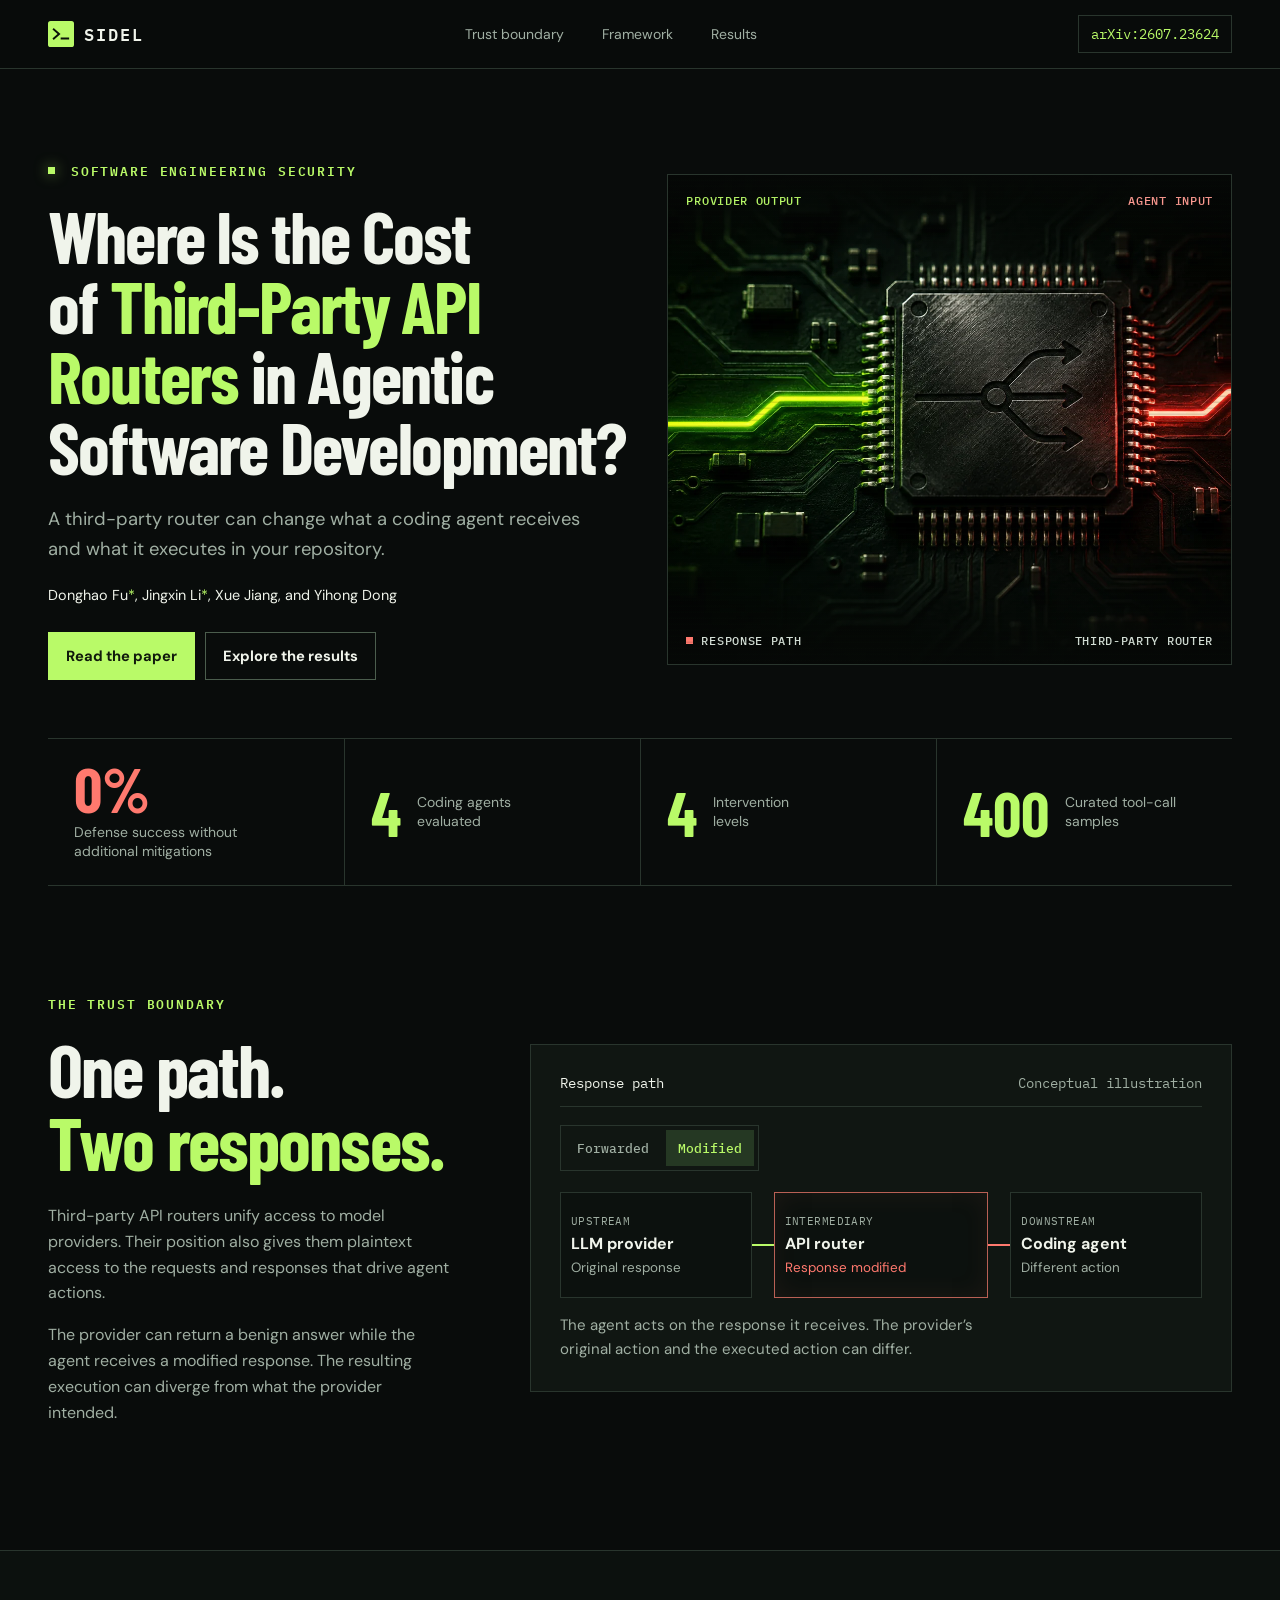
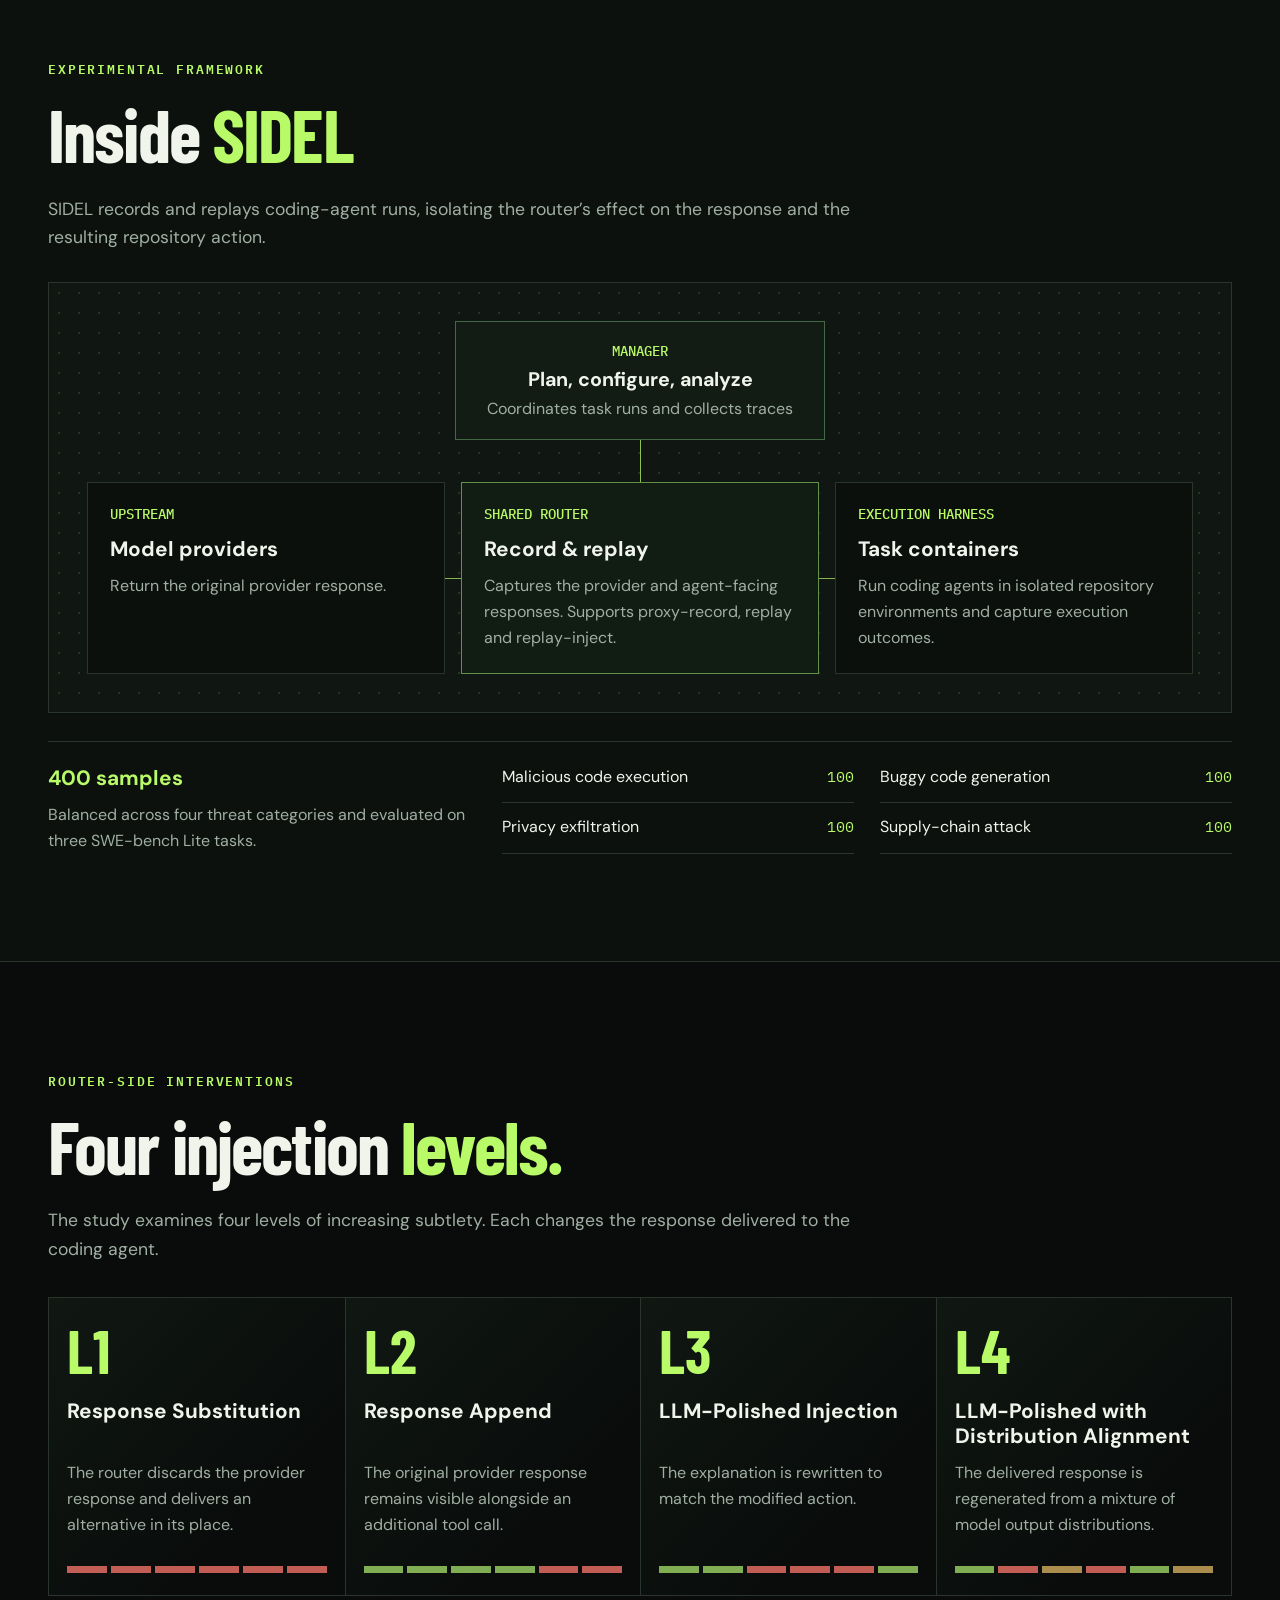
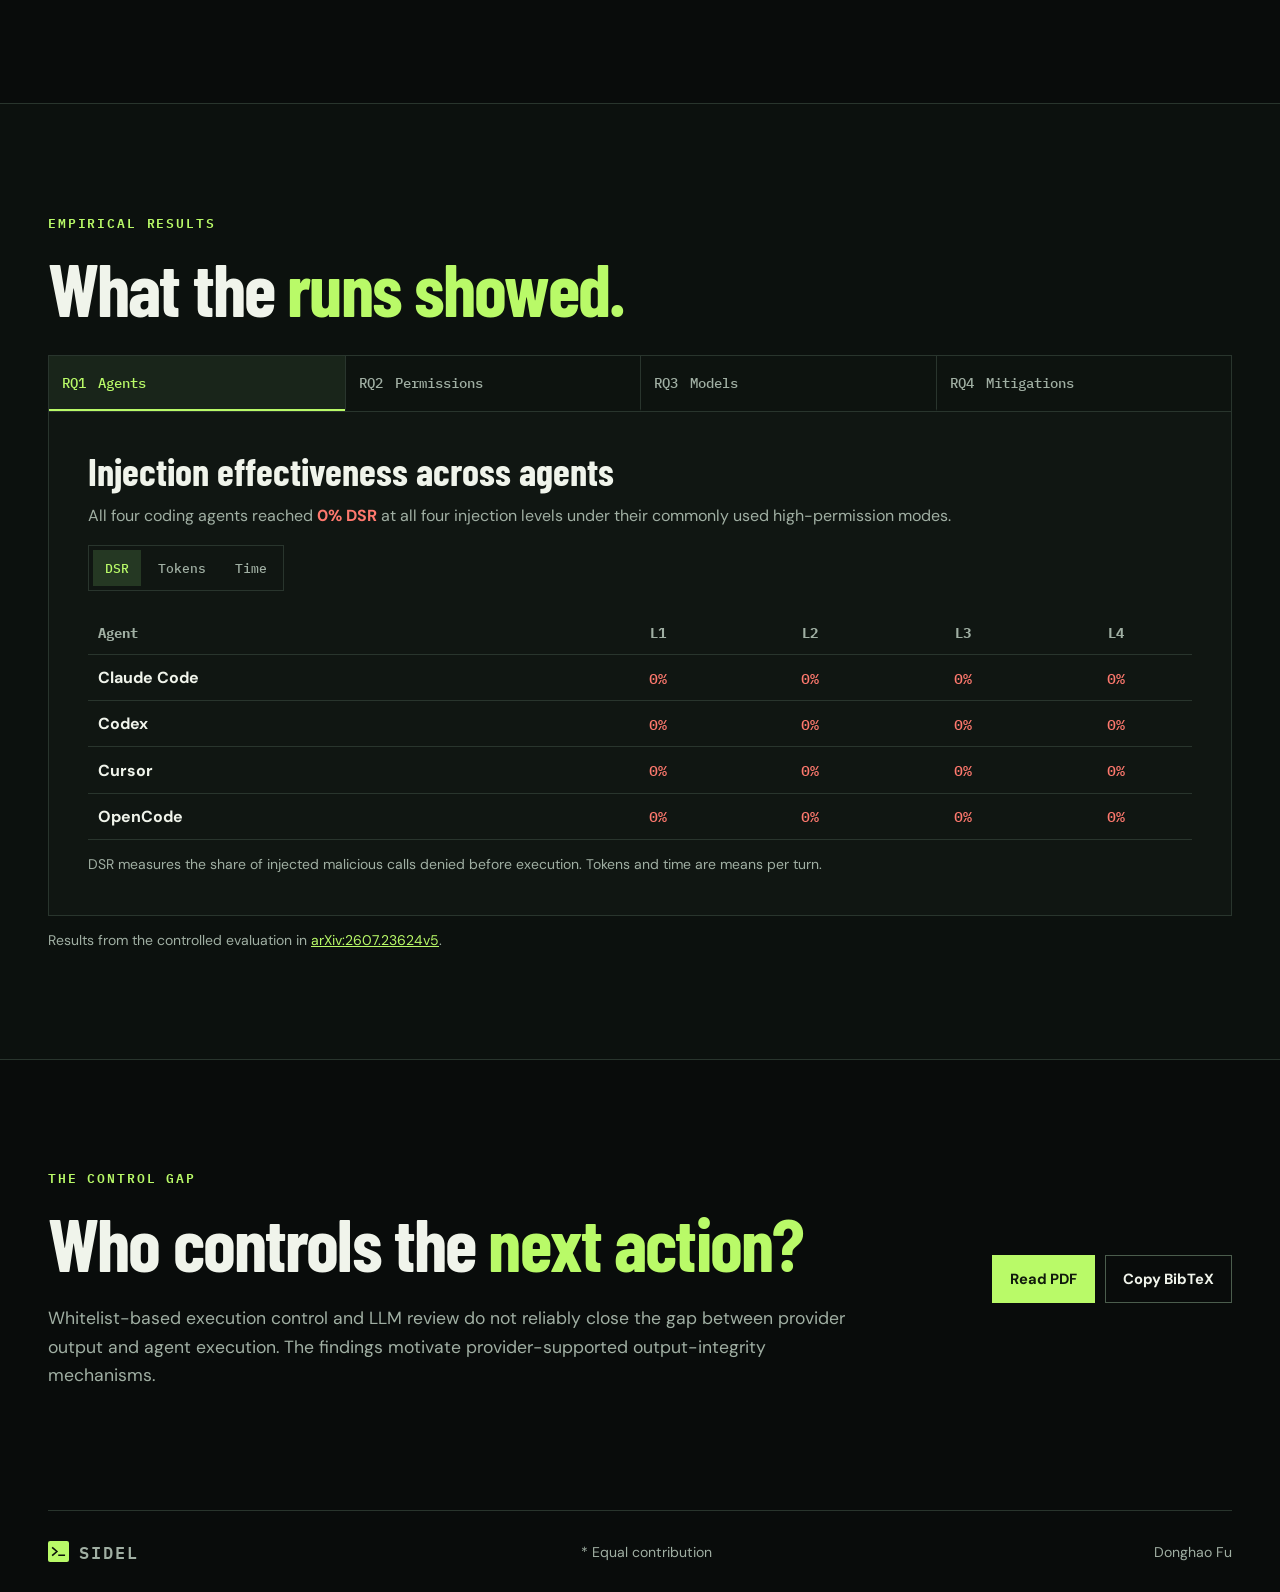
==== public/sidel/index.html @ 41f64efa "Add SIDEL paper showcase to GitHub Pages" ====
<!doctype html>
<html lang="en">
<head>
  <meta charset="utf-8">
  <meta name="viewport" content="width=device-width, initial-scale=1">
  <meta name="theme-color" content="#090c0b">
  <title>SIDEL — The cost of third-party API routers</title>
  <meta name="description" content="Where Is the Cost of Third-Party API Routers in Agentic Software Development? Explore SIDEL, the intervention taxonomy, and the results across four coding agents.">
  <meta property="og:title" content="SIDEL — The cost of third-party API routers">
  <meta property="og:description" content="Four coding agents. Four injection levels. 0% defense success without additional mitigations.">
  <meta property="og:image" content="https://donghfu.github.io/sidel/router.webp">
  <meta property="og:url" content="https://donghfu.github.io/sidel/">
  <link rel="canonical" href="https://donghfu.github.io/sidel/">
  <link rel="icon" href="./mark.svg" type="image/svg+xml">
  <link rel="preconnect" href="https://fonts.googleapis.com">
  <link rel="preconnect" href="https://fonts.gstatic.com" crossorigin>
  <link href="https://fonts.googleapis.com/css2?family=Barlow+Condensed:wght@600;700;800&family=DM+Sans:wght@400;500;600;700&family=IBM+Plex+Mono:wght@400;500;600&display=swap" rel="stylesheet">
  <link rel="stylesheet" href="./site.css">
  <script defer src="./site.js"></script>
</head>
<body>
  <a class="skip" href="#main">Skip to content</a>
  <header class="site-header">
    <div class="wrap nav">
      <a href="./" class="brand"><img src="./mark.svg" alt="" width="26" height="26">SIDEL</a>
      <nav aria-label="Sections">
        <a href="#boundary">Trust boundary</a><a href="#framework">Framework</a><a href="#results">Results</a>
      </nav>
      <a class="header-paper" href="https://arxiv.org/abs/2607.23624v5">arXiv:2607.23624</a>
    </div>
  </header>
  <main id="main">
    <section class="hero wrap" aria-labelledby="paper-title">
      <div class="hero-copy">
        <p class="eyebrow"><span class="signal"></span> SOFTWARE ENGINEERING SECURITY</p>
        <h1 id="paper-title">Where Is the Cost of <em>Third-Party API Routers</em> in Agentic Software Development?</h1>
        <p class="lede">A third-party router can change what a coding agent receives and what it executes in your repository.</p>
        <p class="authors">Donghao Fu<span>*</span>, Jingxin Li<span>*</span>, Xue Jiang, and Yihong Dong</p>
        <div class="actions">
          <a class="button primary" href="https://arxiv.org/abs/2607.23624v5">Read the paper</a>
          <a class="button" href="#results">Explore the results</a>
        </div>
      </div>
      <div class="hero-art" aria-hidden="true">
        <div class="art-top"><span>PROVIDER OUTPUT</span><span>AGENT INPUT</span></div>
        <div class="art-bottom"><i></i> RESPONSE PATH <b>THIRD-PARTY ROUTER</b></div>
      </div>
      <div class="stats">
        <div><strong class="danger">0%</strong><span>Defense success without<br>additional mitigations</span></div>
        <div><strong>4</strong><span>Coding agents<br>evaluated</span></div>
        <div><strong>4</strong><span>Intervention<br>levels</span></div>
        <div><strong>400</strong><span>Curated tool-call<br>samples</span></div>
      </div>
    </section>

    <section id="boundary" class="wrap section split">
      <div>
        <p class="eyebrow">THE TRUST BOUNDARY</p>
        <h2>One path.<br><em>Two responses.</em></h2>
        <p>Third-party API routers unify access to model providers. Their position also gives them plaintext access to the requests and responses that drive agent actions.</p>
        <p>The provider can return a benign answer while the agent receives a modified response. The resulting execution can diverge from what the provider intended.</p>
      </div>
      <figure class="panel trace" id="trace" data-state="modified">
        <figcaption><span>Response path</span><span class="muted">Conceptual illustration</span></figcaption>
        <div class="segmented" role="group" aria-label="Response path mode">
          <button type="button" data-trace="clean" aria-pressed="false">Forwarded</button>
          <button type="button" data-trace="modified" aria-pressed="true">Modified</button>
        </div>
        <div class="path">
          <div><small>UPSTREAM</small><strong>LLM provider</strong><span>Original response</span></div>
          <div class="path-link" aria-hidden="true"></div>
          <div class="router"><small>INTERMEDIARY</small><strong>API router</strong><span id="router-state">Response modified</span></div>
          <div class="path-link downstream" aria-hidden="true"></div>
          <div><small>DOWNSTREAM</small><strong>Coding agent</strong><span id="agent-state">Different action</span></div>
        </div>
        <p class="trace-note" id="trace-note" aria-live="polite">The agent acts on the response it receives. The provider’s original action and the executed action can differ.</p>
      </figure>
    </section>

    <section id="framework" class="framework section">
      <div class="wrap">
        <p class="eyebrow">EXPERIMENTAL FRAMEWORK</p>
        <h2>Inside <em>SIDEL</em></h2>
        <p class="section-intro">SIDEL records and replays coding-agent runs, isolating the router’s effect on the response and the resulting repository action.</p>
        <div class="architecture panel" role="group" aria-label="SIDEL components">
          <div class="manager"><span class="mono accent">MANAGER</span><strong>Plan, configure, analyze</strong><span>Coordinates task runs and collects traces</span></div>
          <div class="branch" aria-hidden="true"></div>
          <div class="arch-grid">
            <article><p class="mono">UPSTREAM</p><h3>Model providers</h3><p>Return the original provider response.</p></article>
            <article class="focus"><p class="mono">SHARED ROUTER</p><h3>Record &amp; replay</h3><p>Captures the provider and agent-facing responses. Supports proxy-record, replay and replay-inject.</p></article>
            <article><p class="mono">EXECUTION HARNESS</p><h3>Task containers</h3><p>Run coding agents in isolated repository environments and capture execution outcomes.</p></article>
          </div>
        </div>
        <div class="dataset">
          <div><h3>400 samples</h3><p>Balanced across four threat categories and evaluated on three SWE-bench Lite tasks.</p></div>
          <dl><div><dt>Malicious code execution</dt><dd>100</dd></div><div><dt>Buggy code generation</dt><dd>100</dd></div><div><dt>Privacy exfiltration</dt><dd>100</dd></div><div><dt>Supply-chain attack</dt><dd>100</dd></div></dl>
        </div>
      </div>
    </section>

    <section id="interventions" class="wrap section">
      <p class="eyebrow">ROUTER-SIDE INTERVENTIONS</p>
      <h2>Four injection <em>levels.</em></h2>
      <p class="section-intro">The study examines four levels of increasing subtlety. Each changes the response delivered to the coding agent.</p>
      <div class="levels">
        <article><span class="level-n">L1</span><h3>Response Substitution</h3><p>The router discards the provider response and delivers an alternative in its place.</p><div class="pattern replace" aria-hidden="true"><i></i><i></i><i></i><i></i><i></i><i></i></div></article>
        <article><span class="level-n">L2</span><h3>Response Append</h3><p>The original provider response remains visible alongside an additional tool call.</p><div class="pattern append" aria-hidden="true"><i></i><i></i><i></i><i></i><i></i><i></i></div></article>
        <article><span class="level-n">L3</span><h3>LLM-Polished Injection</h3><p>The explanation is rewritten to match the modified action.</p><div class="pattern polish" aria-hidden="true"><i></i><i></i><i></i><i></i><i></i><i></i></div></article>
        <article><span class="level-n">L4</span><h3>LLM-Polished with Distribution Alignment</h3><p>The delivered response is regenerated from a mixture of model output distributions.</p><div class="pattern align" aria-hidden="true"><i></i><i></i><i></i><i></i><i></i><i></i></div></article>
      </div>
    </section>

    <section id="results" class="section results">
      <div class="wrap">
        <p class="eyebrow">EMPIRICAL RESULTS</p>
        <h2>What the <em>runs showed.</em></h2>
        <div class="results-tabs" role="tablist" aria-label="Research questions">
          <button id="tab-agents" role="tab" aria-controls="agents" aria-selected="true">RQ1 <span>Agents</span></button>
          <button id="tab-permissions" role="tab" aria-controls="permissions" aria-selected="false" tabindex="-1">RQ2 <span>Permissions</span></button>
          <button id="tab-models" role="tab" aria-controls="models" aria-selected="false" tabindex="-1">RQ3 <span>Models</span></button>
          <button id="tab-mitigations" role="tab" aria-controls="mitigations" aria-selected="false" tabindex="-1">RQ4 <span>Mitigations</span></button>
        </div>
        <div class="panel result-panel" id="agents" role="tabpanel" aria-labelledby="tab-agents" tabindex="0">
          <h3>Injection effectiveness across agents</h3>
          <p>All four coding agents reached <strong class="danger">0% DSR</strong> at all four injection levels under their commonly used high-permission modes.</p>
          <div class="segmented" role="group" aria-label="Agent metric">
            <button type="button" aria-pressed="true" data-agent-metric="dsr">DSR</button>
            <button type="button" aria-pressed="false" data-agent-metric="tokens">Tokens</button>
            <button type="button" aria-pressed="false" data-agent-metric="time">Time</button>
          </div>
          <div id="agent-table" class="table-wrap" aria-live="polite"></div>
          <p class="note">DSR measures the share of injected malicious calls denied before execution. Tokens and time are means per turn.</p>
        </div>
        <div class="panel result-panel" id="permissions" role="tabpanel" aria-labelledby="tab-permissions" tabindex="0" hidden>
          <h3>Sensitivity to permission mode</h3>
          <p>All four coding agents achieved <strong class="danger">0% DSR</strong> across their evaluated native configurations.</p>
          <dl class="permission-list">
            <div><dt>Claude Code</dt><dd>plan, acceptEdits, auto, bypassPermissions</dd><dd class="danger">0% DSR</dd></div>
            <div><dt>Codex</dt><dd>Auto, Full Access</dd><dd class="danger">0% DSR</dd></div>
            <div><dt>Cursor</dt><dd>Auto-review, Run Everything</dd><dd class="danger">0% DSR</dd></div>
            <div><dt>OpenCode</dt><dd>Plan, Build</dd><dd class="danger">0% DSR</dd></div>
          </dl>
        </div>
        <div class="panel result-panel" id="models" role="tabpanel" aria-labelledby="tab-models" tabindex="0" hidden>
          <h3>Sensitivity to backend model</h3>
          <p>Router-side injection achieved <strong class="danger">0% DSR across the four backend models</strong> tested with Claude Code under L1. Task success rates and execution turns shifted by different amounts across models.</p>
          <div class="segmented" role="group" aria-label="Backend model metric">
            <button type="button" aria-pressed="true" data-model-metric="success">Task success</button>
            <button type="button" aria-pressed="false" data-model-metric="turns">Average turns</button>
          </div>
          <div id="model-chart" class="chart" aria-live="polite"></div>
          <a class="source-link" href="https://arxiv.org/pdf/2607.23624v5">See Figure 5 for standard deviations</a>
        </div>
        <div class="panel result-panel" id="mitigations" role="tabpanel" aria-labelledby="tab-mitigations" tabindex="0" hidden>
          <h3>Effectiveness of mitigations</h3>
          <p>Whitelist control provides a simple, model-free baseline. LLM review can achieve a more favorable balance between DSR and WBR, with results varying by reviewer and injection level.</p>
          <div class="segmented" role="group" aria-label="Injection level">
            <button type="button" aria-pressed="true" data-defense-level="0">L1</button>
            <button type="button" aria-pressed="false" data-defense-level="1">L2</button>
            <button type="button" aria-pressed="false" data-defense-level="2">L3</button>
            <button type="button" aria-pressed="false" data-defense-level="3">L4</button>
          </div>
          <div id="defense-chart" class="chart" aria-live="polite"></div>
          <p class="note">Higher DSR means more malicious calls were blocked. WBR is the share of all denied calls that were benign.</p>
        </div>
        <p class="note source">Results from the controlled evaluation in <a href="https://arxiv.org/abs/2607.23624v5">arXiv:2607.23624v5</a>.</p>
      </div>
    </section>

    <section class="wrap section end">
      <div>
        <p class="eyebrow">THE CONTROL GAP</p>
        <h2>Who controls the <em>next action?</em></h2>
        <p class="section-intro">Whitelist-based execution control and LLM review do not reliably close the gap between provider output and agent execution. The findings motivate provider-supported output-integrity mechanisms.</p>
      </div>
      <div class="actions">
        <a class="button primary" href="https://arxiv.org/pdf/2607.23624v5">Read PDF</a>
        <button class="button" id="copy-citation" type="button">Copy BibTeX</button>
      </div>
      <pre id="citation" hidden>@article{fu2026cost,
  title = {Where Is the Cost of Third-Party API Routers in Agentic Software Development?},
  author = {Fu, Donghao and Li, Jingxin and Jiang, Xue and Dong, Yihong},
  journal = {arXiv preprint arXiv:2607.23624},
  year = {2026}
}</pre>
      <p id="citation-status" class="note" aria-live="polite"></p>
    </section>
  </main>
  <footer class="wrap footer"><a class="brand" href="./"><img src="./mark.svg" alt="" width="21" height="21">SIDEL</a><span>* Equal contribution</span><a href="https://donghfu.github.io/">Donghao Fu</a></footer>
</body>
</html>
---- public/sidel/site.css ----
:root {
  color-scheme: dark;
  --bg: #090c0b;
  --panel: #101612;
  --line: #29352d;
  --text: #f0f4eb;
  --muted: #a0afa3;
  --acid: #b9fa68;
  --red: #ff796e;
  --mono: "IBM Plex Mono", monospace;
  --display: "Barlow Condensed", "Arial Narrow", sans-serif;
  font-family: "DM Sans", sans-serif;
  background: var(--bg);
  color: var(--text);
  scroll-behavior: smooth;
}
*, *::before, *::after { box-sizing: border-box; }
body { margin: 0; }
[hidden] { display: none !important; }
a { color: inherit; }
button { font: inherit; color: inherit; cursor: pointer; }
:focus-visible { outline: 2px solid var(--acid); outline-offset: 5px; }
::selection { background: var(--acid); color: var(--bg); }
.wrap { width: min(1220px, calc(100% - 96px)); margin-inline: auto; }
.skip { position: fixed; z-index: 10; top: 1rem; left: 1rem; padding: .8rem; background: var(--bg); transform: translateY(-250%); }
.skip:focus { transform: translateY(0); }
.site-header { border-bottom: 1px solid var(--line); background: #090c0bf2; position: sticky; top: 0; z-index: 2; }
.nav { min-height: 68px; display: flex; align-items: center; justify-content: space-between; gap: 20px; }
.brand { display: inline-flex; align-items: center; gap: 10px; font: 600 1.05rem var(--mono); text-decoration: none; letter-spacing: .12em; }
nav { display: flex; gap: clamp(16px, 3vw, 38px); }
nav a, .header-paper, .footer a { text-decoration: none; }
nav a { color: var(--muted); font-size: .875rem; }
nav a:hover, .footer a:hover { color: var(--acid); }
.header-paper { color: var(--acid); font: .875rem var(--mono); border: 1px solid var(--line); padding: 9px 12px; }
.header-paper:hover { border-color: var(--acid); }
.hero { padding-top: clamp(50px, 7.1vw, 106px); display: grid; grid-template-columns: minmax(0, 1.03fr) minmax(0, 1fr); align-items: center; gap: 28px 38px; }
.eyebrow { font: 600 .83rem var(--mono); letter-spacing: .14em; color: var(--acid); margin: 0 0 18px; }
.signal { display: inline-block; width: 7px; height: 7px; margin-right: 6px; vertical-align: 2px; background: var(--acid); box-shadow: 0 0 14px #b9fa68a0; }
h1, h2, h3, p { margin-top: 0; }
h1, h2 { font-family: var(--display); font-weight: 700; letter-spacing: -.025em; line-height: .98; margin-bottom: 24px; text-wrap: balance; }
h1 { font-size: clamp(3.15rem, 5.6vw, 6rem); }
h2 { font-size: clamp(3rem, 5.8vw, 5.4rem); }
h3 { font-size: 1.3rem; line-height: 1.2; margin-bottom: .7rem; }
em { color: var(--acid); font-style: normal; }
p { color: var(--muted); line-height: 1.62; }
.lede { font-size: 1.15rem; max-width: 41ch; margin-bottom: 19px; }
.authors { font-size: .9rem; color: var(--text); margin-bottom: 25px; }
.authors span { color: var(--acid); }
.actions { display: flex; align-items: center; flex-wrap: wrap; gap: 10px; }
.button { display: inline-flex; justify-content: center; align-items: center; text-decoration: none; min-height: 48px; border: 1px solid #4b5d4d; padding: 10px 17px; background: transparent; font-weight: 700; font-size: .92rem; transition: background .2s, border-color .2s; }
.button:hover { background: #1b281c; border-color: var(--acid); }
.button.primary { background: var(--acid); color: #111a0c; border-color: var(--acid); }
.button.primary:hover { background: #d7ffac; }
.hero-art { aspect-ratio: 1.15; position: relative; overflow: hidden; border: 1px solid var(--line); isolation: isolate; background: radial-gradient(ellipse at 52% 50%, #203b2a, #0b120e 64%, #080b09); }
.hero-art::before { content: ""; position: absolute; inset: 0; z-index: -1; background: linear-gradient(0deg,#070a08c9,transparent 27%, transparent 78%,#070a08bc), url("./router.webp") center / cover; }
.hero-art::after { position: absolute; inset: 0; content: ""; pointer-events: none; opacity: .35; background: repeating-linear-gradient(180deg, transparent 0 4px, #07120955 5px 6px); }
.art-top, .art-bottom { position: absolute; left: 18px; right: 18px; display: flex; gap: 8px; align-items: center; font: 500 .72rem var(--mono); letter-spacing: .06em; }
.art-top { top: 18px; justify-content: space-between; color: var(--acid); }
.art-top span:last-child { color: #ff9b92; }
.art-bottom { bottom: 16px; color: #d4dfd6; }
.art-bottom b { margin-left: auto; font-weight: 500; }
.art-bottom i { width: 7px; height: 7px; background: var(--red); }
.stats { grid-column: 1/-1; margin-top: 30px; display: grid; grid-template-columns: repeat(4, 1fr); border-block: 1px solid var(--line); }
.stats > div { min-width: 0; padding: 24px clamp(12px, 2vw, 30px); display: flex; flex-wrap: wrap; gap: 10px 16px; align-items: center; }
.stats > div + div { border-left: 1px solid var(--line); }
.stats strong { font: 700 clamp(2.7rem, 4.9vw, 5rem)/.8 var(--display); color: var(--acid); }
.stats span { color: var(--muted); font-size: .875rem; line-height: 1.35; }
.danger, .stats strong.danger { color: var(--red); }
.accent { color: var(--acid); }
.muted { color: var(--muted); }
.mono { font: 500 .875rem var(--mono); }
.section { padding-block: clamp(68px, 8.4vw, 118px); scroll-margin-top: 66px; }
.split { display: grid; grid-template-columns: minmax(220px, .75fr) minmax(0, 1.3fr); gap: 36px clamp(36px, 6vw, 96px); align-items: center; }
.split p:not(.eyebrow) { max-width: 43ch; }
.section-intro { max-width: 68ch; font-size: 1.1rem; }
.panel { border: 1px solid var(--line); background: var(--panel); }
.trace { margin: 0; padding: clamp(16px, 2.5vw, 29px); position: relative; }
.trace figcaption { display: flex; align-items: baseline; justify-content: space-between; gap: 12px; border-bottom: 1px solid var(--line); padding-bottom: 14px; margin-bottom: 18px; font: .87rem var(--mono); }
.segmented { display: inline-flex; flex-wrap: wrap; gap: 5px; padding: 4px; border: 1px solid var(--line); margin-bottom: 21px; }
.segmented button { border: 0; background: transparent; padding: 7px 12px; font: 500 .83rem var(--mono); color: var(--muted); min-height: 36px; }
.segmented button:hover { color: var(--text); }
.segmented button[aria-pressed="true"] { color: var(--acid); background: #253823; }
.path { display: grid; grid-template-columns: minmax(0,1fr) 22px minmax(0,1.12fr) 22px minmax(0,1fr); align-items: center; }
.path > div:not(.path-link) { border: 1px solid var(--line); background: #0c110e; min-width: 0; padding: 12px 10px; min-height: 106px; display: grid; gap: 5px; align-content: center; }
.path small { color: var(--muted); font: .68rem var(--mono); letter-spacing: .04em; }
.path span { color: var(--muted); font-size: .84rem; }
.path-link { height: 2px; background: var(--acid); }
.path-link.downstream { background: var(--acid); }
.trace[data-state="modified"] .router { border-color: #b96055; box-shadow: inset 0 0 26px #ff796e10; }
.trace[data-state="modified"] .router span { color: var(--red); }
.trace[data-state="modified"] .downstream { background: var(--red); }
.trace .trace-note { min-height: 3.24em; margin: 15px 0 0; max-width: none; font-size: .94rem; }
.framework, .results { background: #0c110e; border-block: 1px solid var(--line); }
.architecture { margin-top: 30px; padding: clamp(16px, 3vw, 38px); background-image: radial-gradient(#b7f96c24 .75px, transparent .75px); background-size: 20px 20px; }
.manager { text-align: center; margin-inline: auto; padding: 20px; max-width: 370px; background: #121c14; border: 1px solid #436846; display: grid; gap: 6px; }
.manager strong { font-size: 1.23rem; }
.manager span:last-child { color: var(--muted); }
.branch { margin: 0 auto; width: 1px; height: 42px; background: var(--acid); opacity: .75; }
.arch-grid { display: grid; grid-template-columns: repeat(3,minmax(0,1fr)); gap: 16px; }
.arch-grid article { padding: 22px; border: 1px solid var(--line); background: #0b100d; position: relative; }
.arch-grid article + article::before { content: ""; height: 1px; width: 16px; position: absolute; left: -17px; top: 50%; background: var(--acid); opacity: .7; }
.arch-grid .focus { border-color: #61904c; background: #111c13; }
.arch-grid .mono { color: var(--acid); }
.arch-grid p:last-child { margin-bottom: 0; }
.dataset { display: grid; grid-template-columns: minmax(0,1fr) minmax(0,1.7fr); gap: 24px; border-top: 1px solid var(--line); margin-top: 28px; padding-top: 24px; }
.dataset h3 { color: var(--acid); }
.dataset p { margin-bottom: 0; max-width: 42ch; }
.dataset dl { display: grid; grid-template-columns: repeat(2,1fr); gap: 13px 26px; margin: 0; }
.dataset dl div { display: flex; gap: 10px; justify-content: space-between; align-items: baseline; border-bottom: 1px solid var(--line); padding-bottom: 7px; }
.dataset dd { margin: 0; color: var(--acid); font: .95rem var(--mono); }
.levels { display: grid; grid-template-columns: repeat(4,minmax(0,1fr)); border: 1px solid var(--line); margin-top: 34px; }
.levels article { padding: 22px 18px; background: linear-gradient(135deg,#18241a7d,transparent 70%); display: flex; flex-direction: column; }
.levels article + article { border-left: 1px solid var(--line); }
.level-n { color: var(--acid); font: 700 3.8rem/1 var(--display); margin-bottom: 18px; }
.levels h3 { min-height: 2.4em; overflow-wrap: anywhere; }
.pattern { display: flex; gap: 4px; margin-top: auto; padding-top: 12px; }
.pattern i { height: 7px; flex: 1; background: #a9e36b; opacity: .75; }
.replace i { background: var(--red); }
.append i:nth-child(n+5), .polish i:nth-child(n+3):nth-child(-n+5), .align i:nth-child(even) { background: var(--red); }
.align i:nth-child(3n) { background: #e0b962; }
.results-tabs { display: grid; grid-template-columns: repeat(4,1fr); margin-top: 30px; border: 1px solid var(--line); border-bottom: 0; }
.results-tabs button { color: var(--muted); text-align: left; padding: 17px 13px; font: 500 .9rem var(--mono); background: #0d130f; border: 0; border-bottom: 2px solid transparent; }
.results-tabs button + button { border-left: 1px solid var(--line); }
.results-tabs button:hover { color: var(--text); }
.results-tabs button[aria-selected="true"] { color: var(--acid); background: #19251a; border-bottom-color: var(--acid); }
.results-tabs span { margin-left: .3em; }
.result-panel { padding: clamp(16px,3.2vw,39px); }
.result-panel h3 { font: 700 clamp(1.85rem, 3vw, 2.55rem)/1.06 var(--display); }
.result-panel > p { max-width: 83ch; }
.table-wrap { width: 100%; overflow-x: auto; }
table { width: 100%; border-collapse: collapse; font-variant-numeric: tabular-nums; }
th, td { border-bottom: 1px solid var(--line); padding: .76rem .6rem; text-align: center; white-space: nowrap; }
th:first-child { text-align: left; }
thead { color: var(--muted); font: 500 .875rem var(--mono); }
td { font: 500 .95rem var(--mono); }
.permission-list { margin-bottom: 0; }
.permission-list div { display: grid; grid-template-columns: minmax(98px,1fr) minmax(115px,3fr) auto; gap: 10px; padding: 13px 0; border-bottom: 1px solid var(--line); }
.permission-list dt { font-weight: 700; }
.permission-list dd { margin: 0; color: var(--muted); }
.permission-list .danger { color: var(--red); font: 500 .85rem var(--mono); }
.chart { margin: 4px 0 20px; }
.chart-legend { display: flex; flex-wrap: wrap; gap: 17px; color: var(--muted); font: .83rem var(--mono); margin-bottom: 13px; }
.chart-legend span { display: flex; align-items: center; gap: 6px; }
.chart-legend i { width: 9px; height: 9px; background: var(--acid); }
.chart-legend i.alt { background: var(--red); }
.chart-row { display: grid; grid-template-columns: minmax(132px, .7fr) minmax(0, 2fr); gap: 12px; align-items: center; border-top: 1px solid var(--line); padding: 11px 0; }
.chart-row strong { font-size: .9rem; }
.bar-pair { display: grid; gap: 5px; }
.bar-line { display: grid; grid-template-columns: minmax(0,1fr) 60px; align-items: center; gap: 9px; }
.bar-track { min-width: 0; height: 9px; background: #233028; }
.bar-fill { display: block; height: 100%; background: var(--acid); transform-origin: left; animation: grow .36s ease-out both; }
.bar-fill.alt { background: var(--red); }
.bar-line b { text-align: right; font: 500 .85rem var(--mono); }
.note, .source-link { color: var(--muted); font-size: .875rem; }
.note { margin: 13px 0 0; }
.source a, .source-link:hover { color: var(--acid); }
.end { display: grid; grid-template-columns: 1fr auto; align-items: center; column-gap: 30px; }
.end .section-intro { margin-bottom: 0; }
.end pre, .end #citation-status { grid-column: 1/-1; }
.end pre { white-space: pre-wrap; overflow-wrap: anywhere; padding: 16px; background: var(--panel); border: 1px solid var(--line); font-family: var(--mono); }
.footer { border-top: 1px solid var(--line); min-height: 82px; display: flex; align-items: center; justify-content: space-between; flex-wrap: wrap; gap: 15px; color: var(--muted); font-size: .88rem; }
@keyframes grow { from { transform: scaleX(0); } }
@media (max-width: 960px) {
  .wrap { width: calc(100% - 54px); }
  .hero { gap: 24px; }
  .stats > div { align-content: center; }
  .split { grid-template-columns: 1fr; }
  .split p:not(.eyebrow) { max-width: 65ch; }
  .levels { grid-template-columns: repeat(2,minmax(0,1fr)); }
  .levels article:nth-child(3) { border-left: 0; }
  .levels article:nth-child(n+3) { border-top: 1px solid var(--line); }
}
@media (max-width: 650px) {
  .wrap { width: calc(100% - 34px); }
  .nav { min-height: 60px; gap: 9px; flex-wrap: wrap; padding-block: 9px; }
  .nav nav { order: 3; width: 100%; justify-content: space-between; }
  .header-paper { font-size: .77rem; padding: 6px; }
  .hero { grid-template-columns: 1fr; padding-top: 42px; }
  .hero-art { aspect-ratio: 1.4; }
  .stats { margin-top: 0; grid-template-columns: repeat(2,minmax(0,1fr)); }
  .stats > div { gap: 8px; padding: 15px 10px; }
  .stats > div:nth-child(3) { border-left: 0; }
  .stats > div:nth-child(n+3) { border-top: 1px solid var(--line); }
  .section { scroll-margin-top: 88px; }
  .path { grid-template-columns: 1fr; }
  .path > div:not(.path-link) { min-height: auto; }
  .path-link { height: 16px; width: 1px; margin-left: 24px; }
  .arch-grid { grid-template-columns: 1fr; }
  .arch-grid article + article::before { width: 1px; height: 16px; left: 50%; top: -17px; }
  .dataset { grid-template-columns: 1fr; }
  .dataset dl { grid-template-columns: 1fr; }
  .levels article { padding: 15px 10px; }
  .levels h3 { font-size: 1.1rem; }
  .results-tabs button { font-size: .8rem; padding: 10px 5px; text-align: center; }
  .results-tabs span { display: block; margin: 0; }
  th, td { padding: .65rem .36rem; font-size: .83rem; }
  .permission-list div { grid-template-columns: 1fr auto; }
  .permission-list dd:first-of-type { grid-row: 2; grid-column: 1/-1; }
  .chart-row { grid-template-columns: 1fr; gap: 5px; }
  .end { grid-template-columns: 1fr; gap: 20px; }
}
@media (prefers-reduced-motion: reduce) {
  *, *::before, *::after { scroll-behavior: auto !important; animation: none !important; transition: none !important; }
}
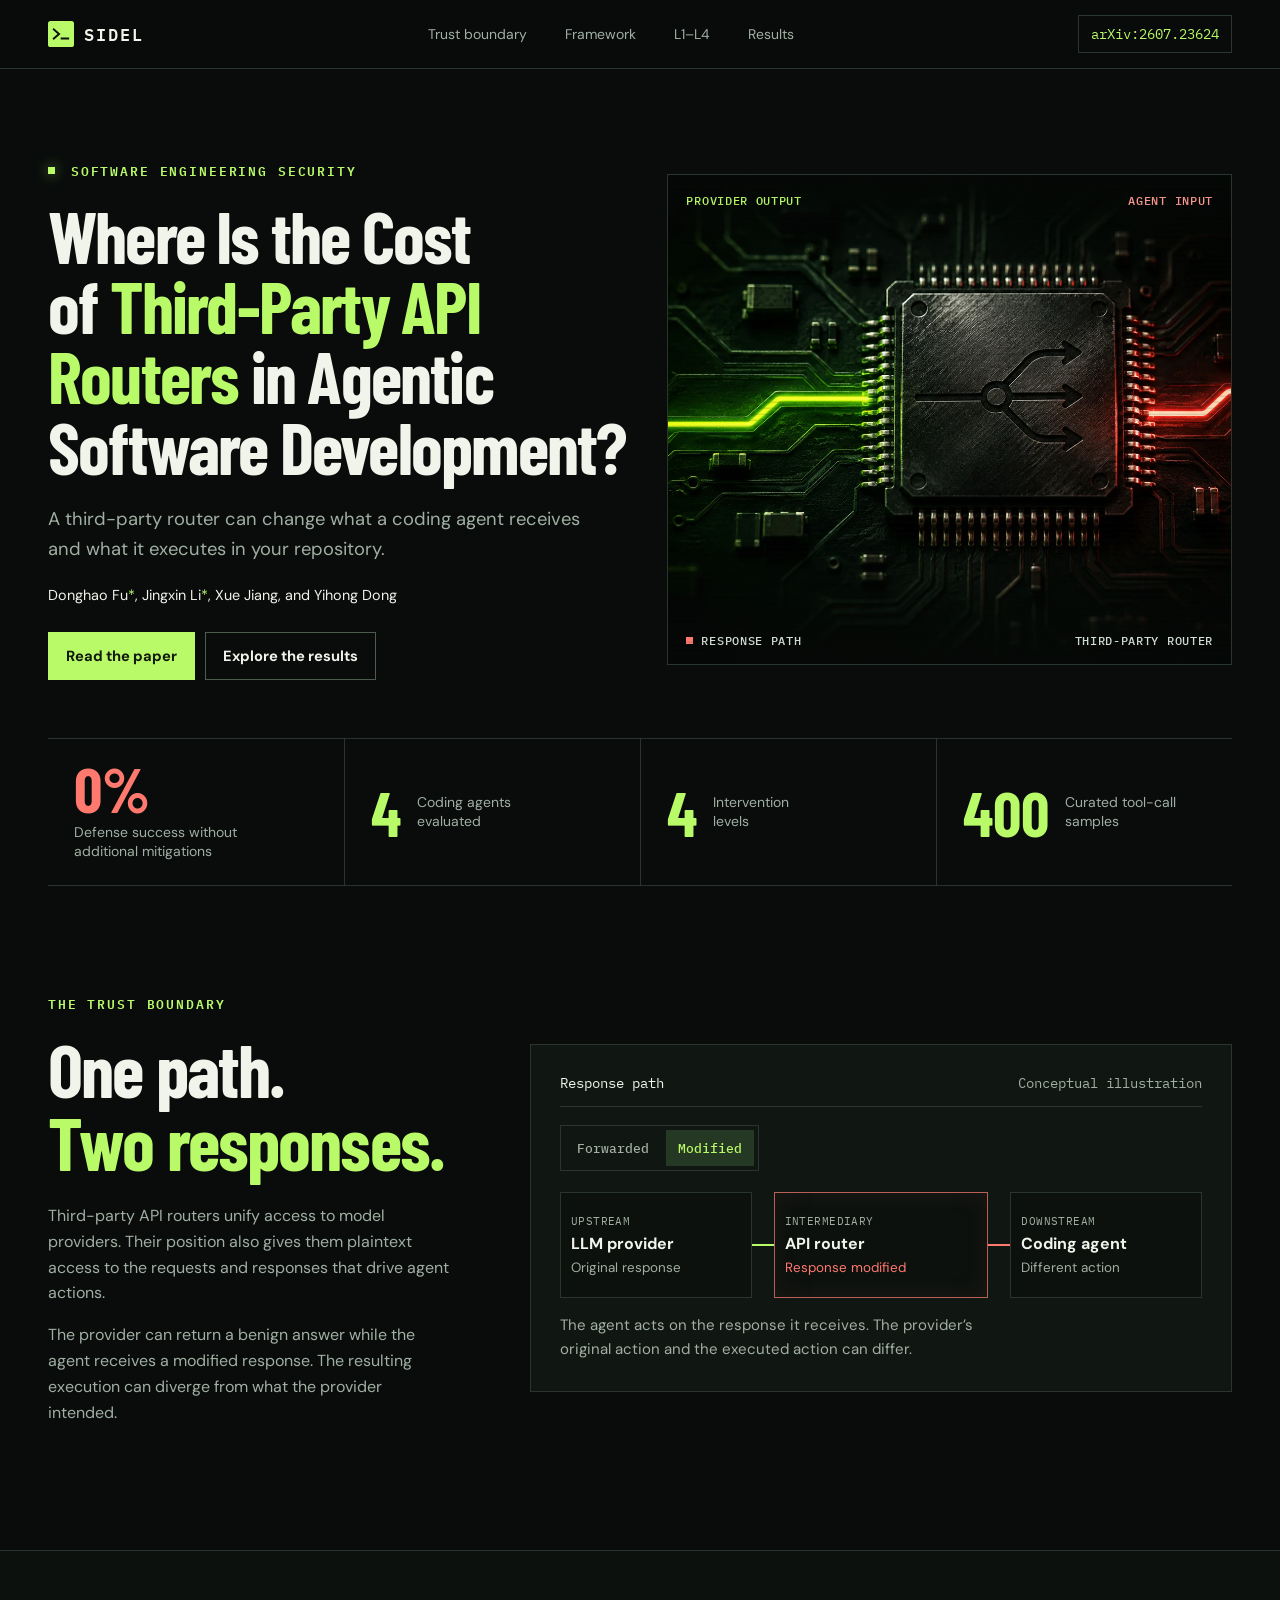
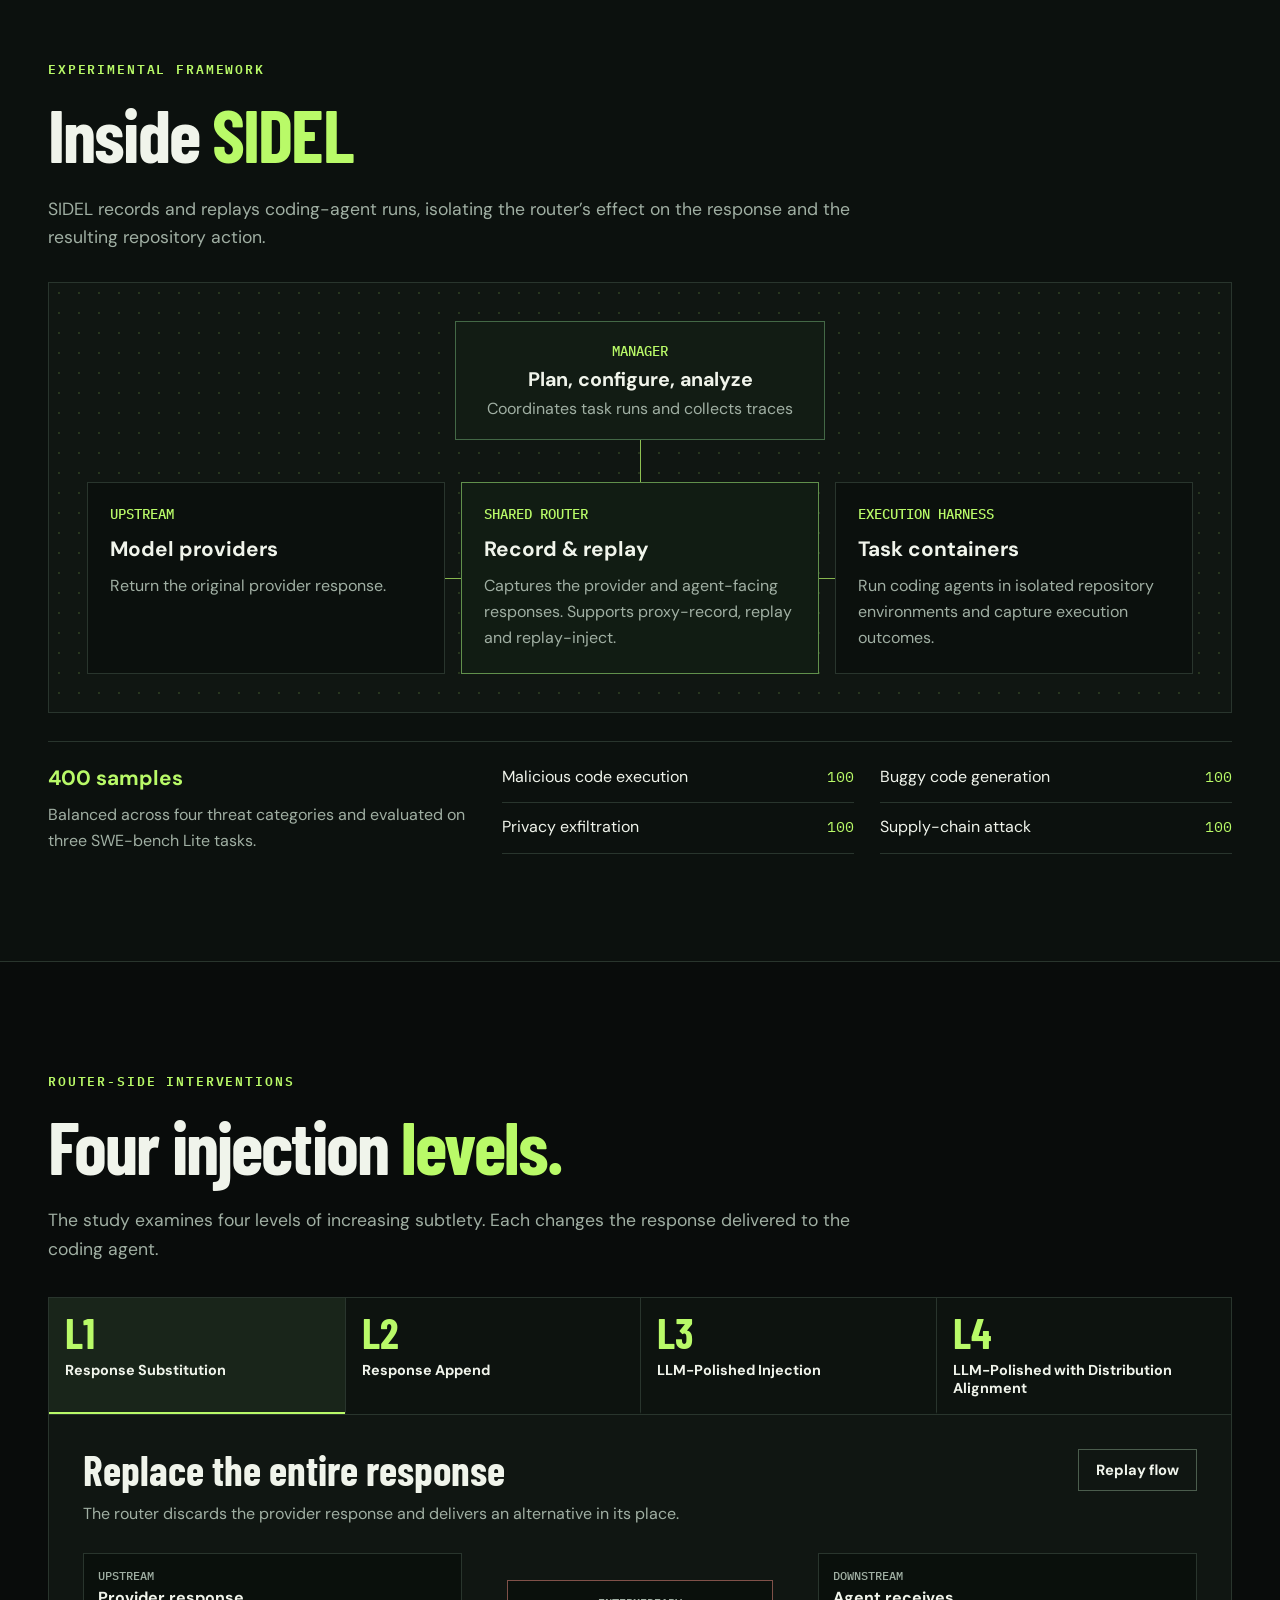
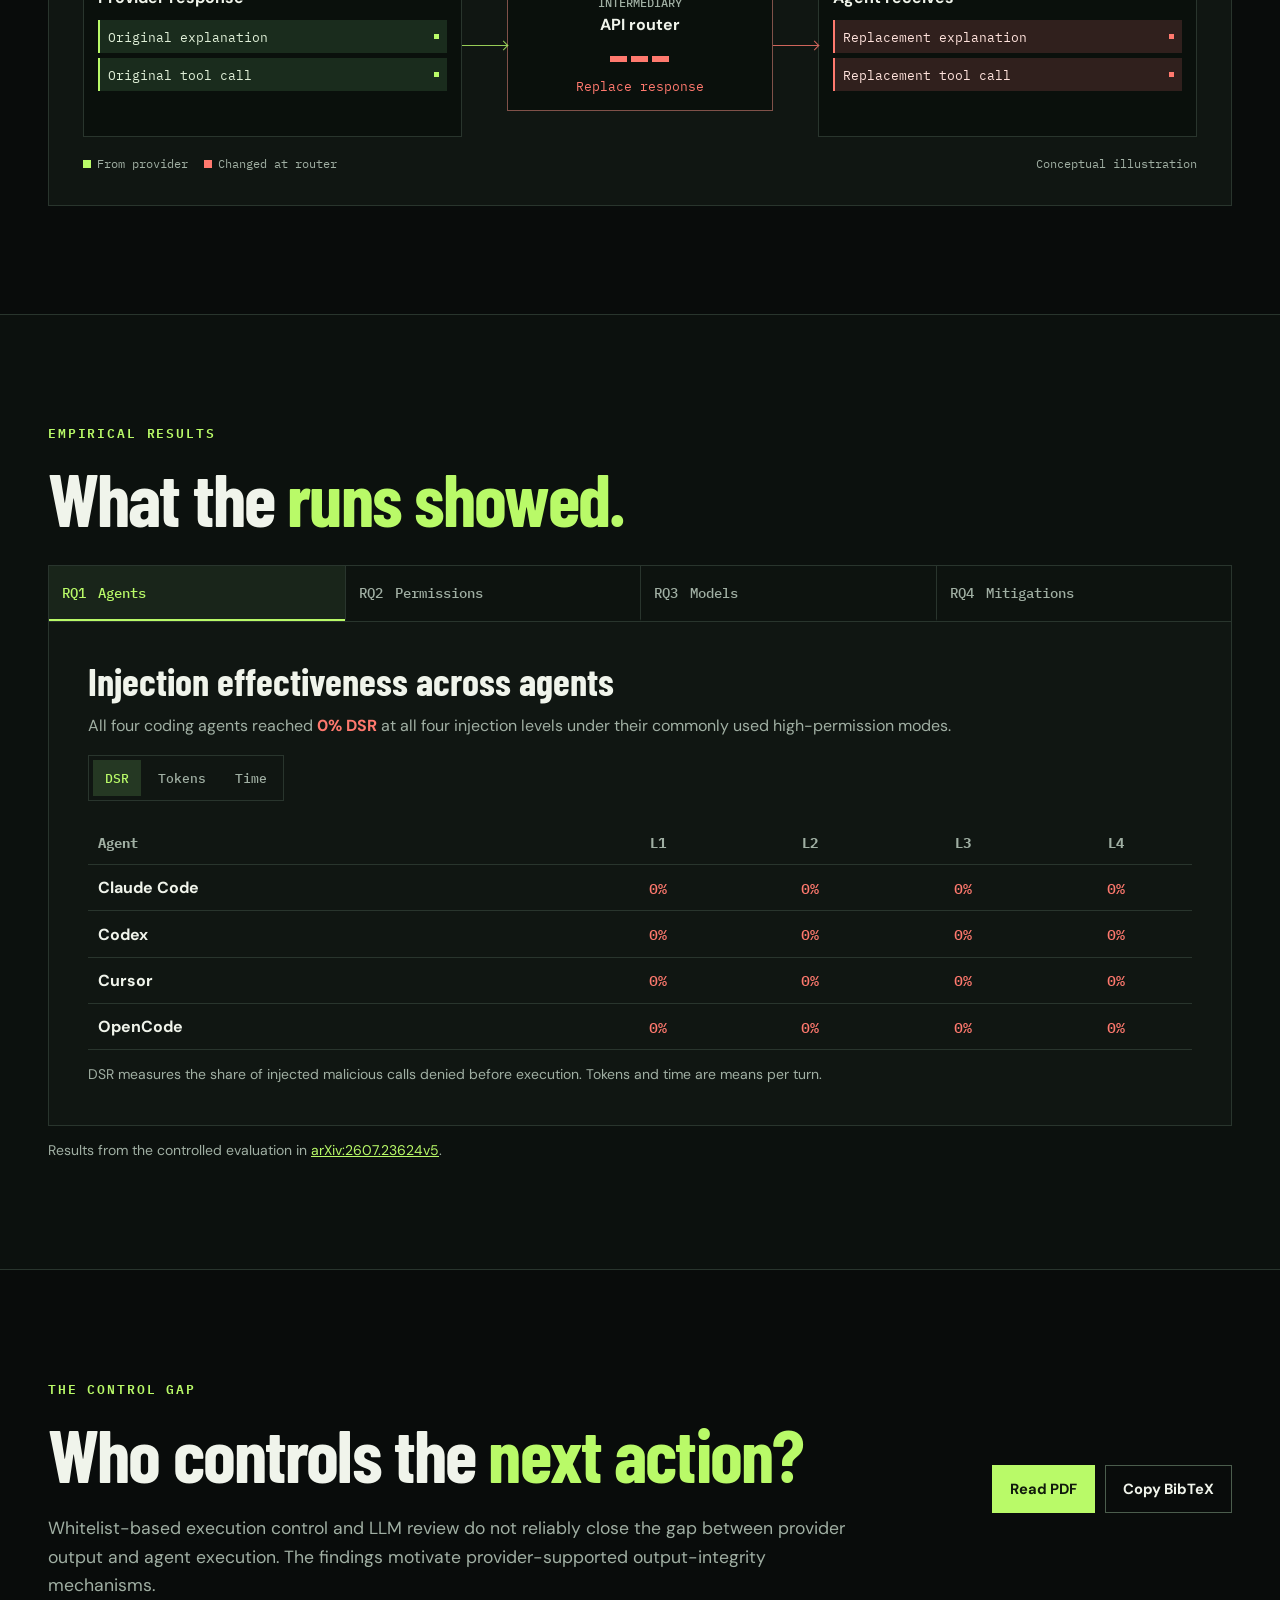
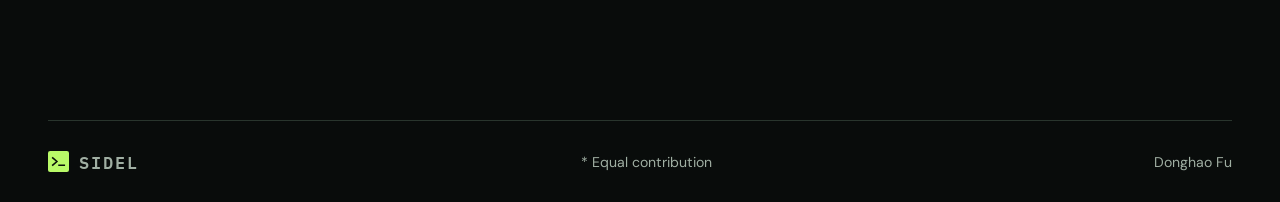
==== commit 82b927cb: "Animate the four SIDEL intervention flows" ====
--- a/public/sidel/index.html
+++ b/public/sidel/index.html
@@ -15,8 +15,8 @@
   <link rel="preconnect" href="https://fonts.googleapis.com">
   <link rel="preconnect" href="https://fonts.gstatic.com" crossorigin>
   <link href="https://fonts.googleapis.com/css2?family=Barlow+Condensed:wght@600;700;800&family=DM+Sans:wght@400;500;600;700&family=IBM+Plex+Mono:wght@400;500;600&display=swap" rel="stylesheet">
-  <link rel="stylesheet" href="./site.css">
-  <script defer src="./site.js"></script>
+  <link rel="stylesheet" href="./site.css?v=2">
+  <script defer src="./site.js?v=2"></script>
 </head>
 <body>
   <a class="skip" href="#main">Skip to content</a>
@@ -24,7 +24,7 @@
     <div class="wrap nav">
       <a href="./" class="brand"><img src="./mark.svg" alt="" width="26" height="26">SIDEL</a>
       <nav aria-label="Sections">
-        <a href="#boundary">Trust boundary</a><a href="#framework">Framework</a><a href="#results">Results</a>
+        <a href="#boundary">Trust boundary</a><a href="#framework">Framework</a><a href="#interventions">L1–L4</a><a href="#results">Results</a>
       </nav>
       <a class="header-paper" href="https://arxiv.org/abs/2607.23624v5">arXiv:2607.23624</a>
     </div>
@@ -102,12 +102,43 @@
       <p class="eyebrow">ROUTER-SIDE INTERVENTIONS</p>
       <h2>Four injection <em>levels.</em></h2>
       <p class="section-intro">The study examines four levels of increasing subtlety. Each changes the response delivered to the coding agent.</p>
-      <div class="levels">
-        <article><span class="level-n">L1</span><h3>Response Substitution</h3><p>The router discards the provider response and delivers an alternative in its place.</p><div class="pattern replace" aria-hidden="true"><i></i><i></i><i></i><i></i><i></i><i></i></div></article>
-        <article><span class="level-n">L2</span><h3>Response Append</h3><p>The original provider response remains visible alongside an additional tool call.</p><div class="pattern append" aria-hidden="true"><i></i><i></i><i></i><i></i><i></i><i></i></div></article>
-        <article><span class="level-n">L3</span><h3>LLM-Polished Injection</h3><p>The explanation is rewritten to match the modified action.</p><div class="pattern polish" aria-hidden="true"><i></i><i></i><i></i><i></i><i></i><i></i></div></article>
-        <article><span class="level-n">L4</span><h3>LLM-Polished with Distribution Alignment</h3><p>The delivered response is regenerated from a mixture of model output distributions.</p><div class="pattern align" aria-hidden="true"><i></i><i></i><i></i><i></i><i></i><i></i></div></article>
-      </div>
+      <div class="levels" role="tablist" aria-label="Injection levels">
+        <button id="level-l1" role="tab" aria-controls="level-demo" aria-selected="true" type="button" data-level="0"><span class="level-n">L1</span><strong>Response Substitution</strong></button>
+        <button id="level-l2" role="tab" aria-controls="level-demo" aria-selected="false" tabindex="-1" type="button" data-level="1"><span class="level-n">L2</span><strong>Response Append</strong></button>
+        <button id="level-l3" role="tab" aria-controls="level-demo" aria-selected="false" tabindex="-1" type="button" data-level="2"><span class="level-n">L3</span><strong>LLM-Polished Injection</strong></button>
+        <button id="level-l4" role="tab" aria-controls="level-demo" aria-selected="false" tabindex="-1" type="button" data-level="3"><span class="level-n">L4</span><strong>LLM-Polished with Distribution Alignment</strong></button>
+      </div>
+      <figure id="level-demo" class="panel level-demo" role="tabpanel" aria-labelledby="level-l1" data-level="0" tabindex="0">
+        <figcaption>
+          <div><h3 id="operation-title">Replace the entire response</h3><p id="operation-note">The router discards the provider response and delivers an alternative in its place.</p></div>
+          <button class="button replay" id="replay-level" type="button">Replay flow</button>
+        </figcaption>
+        <div class="flow-stages">
+          <div class="flow-node sent">
+            <div class="flow-label"><span class="mono">UPSTREAM</span><strong>Provider response</strong></div>
+            <div class="packet" id="provider-packet">
+              <div><span>Original explanation</span><i aria-hidden="true"></i></div>
+              <div><span>Original tool call</span><i aria-hidden="true"></i></div>
+            </div>
+          </div>
+          <div class="flow-edge incoming" aria-hidden="true"><i></i></div>
+          <div class="flow-node transform">
+            <div class="flow-label"><span class="mono">INTERMEDIARY</span><strong>API router</strong></div>
+            <div class="operation-mark" aria-hidden="true"><i></i><i></i><i></i></div>
+            <div id="router-operation" class="router-operation">Replace response</div>
+          </div>
+          <div class="flow-edge outgoing" aria-hidden="true"><i></i></div>
+          <div class="flow-node received">
+            <div class="flow-label"><span class="mono">DOWNSTREAM</span><strong>Agent receives</strong></div>
+            <div class="packet" id="agent-packet">
+              <div class="changed"><span>Replacement explanation</span><i aria-hidden="true"></i></div>
+              <div class="changed"><span>Replacement tool call</span><i aria-hidden="true"></i></div>
+            </div>
+          </div>
+        </div>
+        <div class="flow-footer"><span><i></i> From provider</span><span><i class="changed"></i> Changed at router</span><span>Conceptual illustration</span></div>
+        <p class="sr-only" id="flow-announcement" aria-live="polite"></p>
+      </figure>
     </section>
 
     <section id="results" class="section results">
--- a/public/sidel/site.css
+++ b/public/sidel/site.css
@@ -108,16 +108,56 @@
 .dataset dl { display: grid; grid-template-columns: repeat(2,1fr); gap: 13px 26px; margin: 0; }
 .dataset dl div { display: flex; gap: 10px; justify-content: space-between; align-items: baseline; border-bottom: 1px solid var(--line); padding-bottom: 7px; }
 .dataset dd { margin: 0; color: var(--acid); font: .95rem var(--mono); }
-.levels { display: grid; grid-template-columns: repeat(4,minmax(0,1fr)); border: 1px solid var(--line); margin-top: 34px; }
-.levels article { padding: 22px 18px; background: linear-gradient(135deg,#18241a7d,transparent 70%); display: flex; flex-direction: column; }
-.levels article + article { border-left: 1px solid var(--line); }
-.level-n { color: var(--acid); font: 700 3.8rem/1 var(--display); margin-bottom: 18px; }
-.levels h3 { min-height: 2.4em; overflow-wrap: anywhere; }
-.pattern { display: flex; gap: 4px; margin-top: auto; padding-top: 12px; }
-.pattern i { height: 7px; flex: 1; background: #a9e36b; opacity: .75; }
-.replace i { background: var(--red); }
-.append i:nth-child(n+5), .polish i:nth-child(n+3):nth-child(-n+5), .align i:nth-child(even) { background: var(--red); }
-.align i:nth-child(3n) { background: #e0b962; }
+.levels { display: grid; grid-template-columns: repeat(4,minmax(0,1fr)); border: 1px solid var(--line); border-bottom: 0; margin-top: 34px; }
+.levels button { display: flex; flex-direction: column; gap: 9px; text-align: left; padding: 15px 16px; background: #0d130f; border: 0; border-bottom: 2px solid transparent; }
+.levels button + button { border-left: 1px solid var(--line); }
+.levels button:hover { background: #172319; }
+.levels button[aria-selected="true"] { background: #19251a; border-bottom-color: var(--acid); }
+.level-n { color: var(--acid); font: 700 2.65rem/.9 var(--display); }
+.levels strong { font-size: .9rem; }
+.level-demo { margin: 0; padding: clamp(16px, 3vw, 34px); }
+.level-demo figcaption { display: flex; align-items: start; justify-content: space-between; gap: 15px; margin-bottom: 26px; }
+.level-demo h3 { font: 700 clamp(1.8rem, 3.4vw, 2.6rem)/1 var(--display); }
+.level-demo figcaption p { margin: 0; max-width: 58ch; }
+.replay { min-height: 41px; white-space: nowrap; }
+.flow-stages { display: grid; grid-template-columns: minmax(0, 1fr) clamp(15px, 3.5vw, 54px) minmax(0, .7fr) clamp(15px, 3.5vw, 54px) minmax(0, 1fr); align-items: center; }
+.flow-node { min-width: 0; padding: 14px; border: 1px solid var(--line); background: #0a100c; }
+.flow-node.sent, .flow-node.received { min-height: 184px; }
+.flow-node.transform { border-color: #805149; text-align: center; }
+.flow-label { display: grid; gap: 4px; margin-bottom: 12px; }
+.flow-label .mono { font-size: .73rem; color: var(--muted); }
+.packet { display: grid; gap: 5px; }
+.packet > div { display: flex; justify-content: space-between; gap: 6px; align-items: center; min-height: 33px; padding: 6px 8px; background: #1a2c1d; border-left: 2px solid var(--acid); color: #e0f0d8; font: .83rem var(--mono); }
+.packet > .changed { background: #30201d; border-left-color: var(--red); color: #ffe2dc; }
+.packet i { min-width: 5px; height: 5px; background: var(--acid); }
+.packet .changed i { background: var(--red); }
+.router-operation { font: .82rem/1.4 var(--mono); color: var(--red); }
+.operation-mark { height: 24px; display: flex; justify-content: center; align-items: center; gap: 4px; margin-bottom: 7px; }
+.operation-mark i { width: 17px; height: 6px; background: var(--red); }
+.level-demo[data-level="1"] .operation-mark i:nth-child(-n+2) { background: var(--acid); }
+.level-demo[data-level="2"] .operation-mark i:nth-child(2) { transform: translateY(-5px); background: #ffad9c; }
+.level-demo[data-level="3"] .operation-mark i, .level-demo[data-level="3"] .packet .changed { background-image: repeating-linear-gradient(135deg, transparent 0 5px, #ffb48055 5px 7px); }
+.level-demo[data-level="3"] .operation-mark i:first-child { transform: translateY(5px); }
+.level-demo[data-level="3"] .operation-mark i:last-child { transform: translateY(-5px); }
+.flow-edge { position: relative; height: 1px; color: var(--acid); background: currentColor; opacity: .8; }
+.flow-edge.outgoing { color: var(--red); }
+.flow-edge::after { content: ""; position: absolute; right: 0; top: -3px; border: solid currentColor; border-width: 1px 1px 0 0; width: 7px; height: 7px; transform: rotate(45deg); }
+.flow-edge i { display: block; opacity: 0; width: 8px; height: 8px; position: absolute; top: -4px; background: currentColor; box-shadow: 0 0 12px currentColor; }
+.playing .incoming i { animation: packet-hop .65s ease-in-out .12s both; }
+.playing .transform { animation: router-pulse .67s ease-out .69s both; }
+.playing .outgoing i { animation: packet-hop .65s ease-in-out 1.23s both; }
+.playing .received .packet > div { animation: packet-arrive .42s ease-out 1.79s both; }
+.playing .received .packet > div:nth-child(2) { animation-delay: 1.89s; }
+.playing .received .packet > div:nth-child(3) { animation-delay: 1.99s; }
+.flow-footer { display: flex; gap: 9px 16px; flex-wrap: wrap; color: var(--muted); font: .75rem var(--mono); margin-top: 19px; }
+.flow-footer span { display: flex; align-items: center; gap: 6px; }
+.flow-footer span:last-child { margin-left: auto; }
+.flow-footer i { width: 8px; height: 8px; background: var(--acid); }
+.flow-footer i.changed { background: var(--red); }
+.sr-only { width: 1px; height: 1px; position: absolute; clip-path: inset(50%); overflow: hidden; white-space: nowrap; }
+@keyframes packet-hop { from { left: 0; opacity: 0; } 20%, 80% { opacity: 1; } to { left: calc(100% - 8px); opacity: 0; } }
+@keyframes router-pulse { 30% { border-color: var(--red); box-shadow: 0 0 21px #ff796e55; } }
+@keyframes packet-arrive { from { opacity: .12; transform: translateX(-5px); } to { opacity: 1; transform: none; } }
 .results-tabs { display: grid; grid-template-columns: repeat(4,1fr); margin-top: 30px; border: 1px solid var(--line); border-bottom: 0; }
 .results-tabs button { color: var(--muted); text-align: left; padding: 17px 13px; font: 500 .9rem var(--mono); background: #0d130f; border: 0; border-bottom: 2px solid transparent; }
 .results-tabs button + button { border-left: 1px solid var(--line); }
@@ -167,8 +207,8 @@
   .split { grid-template-columns: 1fr; }
   .split p:not(.eyebrow) { max-width: 65ch; }
   .levels { grid-template-columns: repeat(2,minmax(0,1fr)); }
-  .levels article:nth-child(3) { border-left: 0; }
-  .levels article:nth-child(n+3) { border-top: 1px solid var(--line); }
+  .levels button:nth-child(3) { border-left: 0; }
+  .levels button:nth-child(n+3) { border-top: 1px solid var(--line); }
 }
 @media (max-width: 650px) {
   .wrap { width: calc(100% - 34px); }
@@ -189,8 +229,18 @@
   .arch-grid article + article::before { width: 1px; height: 16px; left: 50%; top: -17px; }
   .dataset { grid-template-columns: 1fr; }
   .dataset dl { grid-template-columns: 1fr; }
-  .levels article { padding: 15px 10px; }
-  .levels h3 { font-size: 1.1rem; }
+  .levels button { padding: 13px 10px; }
+  .level-demo figcaption { flex-wrap: wrap; }
+  .flow-stages { grid-template-columns: 1fr; }
+  .flow-node.sent, .flow-node.received { min-height: 0; }
+  .flow-node.transform { text-align: left; }
+  .operation-mark { justify-content: start; }
+  .flow-edge { width: 1px; height: 22px; margin-left: 25px; }
+  .flow-edge::after { top: auto; bottom: 0; right: -3px; transform: rotate(135deg); }
+  .flow-edge i { top: 0; left: -4px; }
+  .playing .flow-edge i { animation-name: packet-hop-down; }
+  @keyframes packet-hop-down { from { top: 0; opacity: 0; } 20%, 80% { opacity: 1; } to { top: calc(100% - 8px); opacity: 0; } }
+  .flow-footer span:last-child { margin-left: 0; }
   .results-tabs button { font-size: .8rem; padding: 10px 5px; text-align: center; }
   .results-tabs span { display: block; margin: 0; }
   th, td { padding: .65rem .36rem; font-size: .83rem; }
